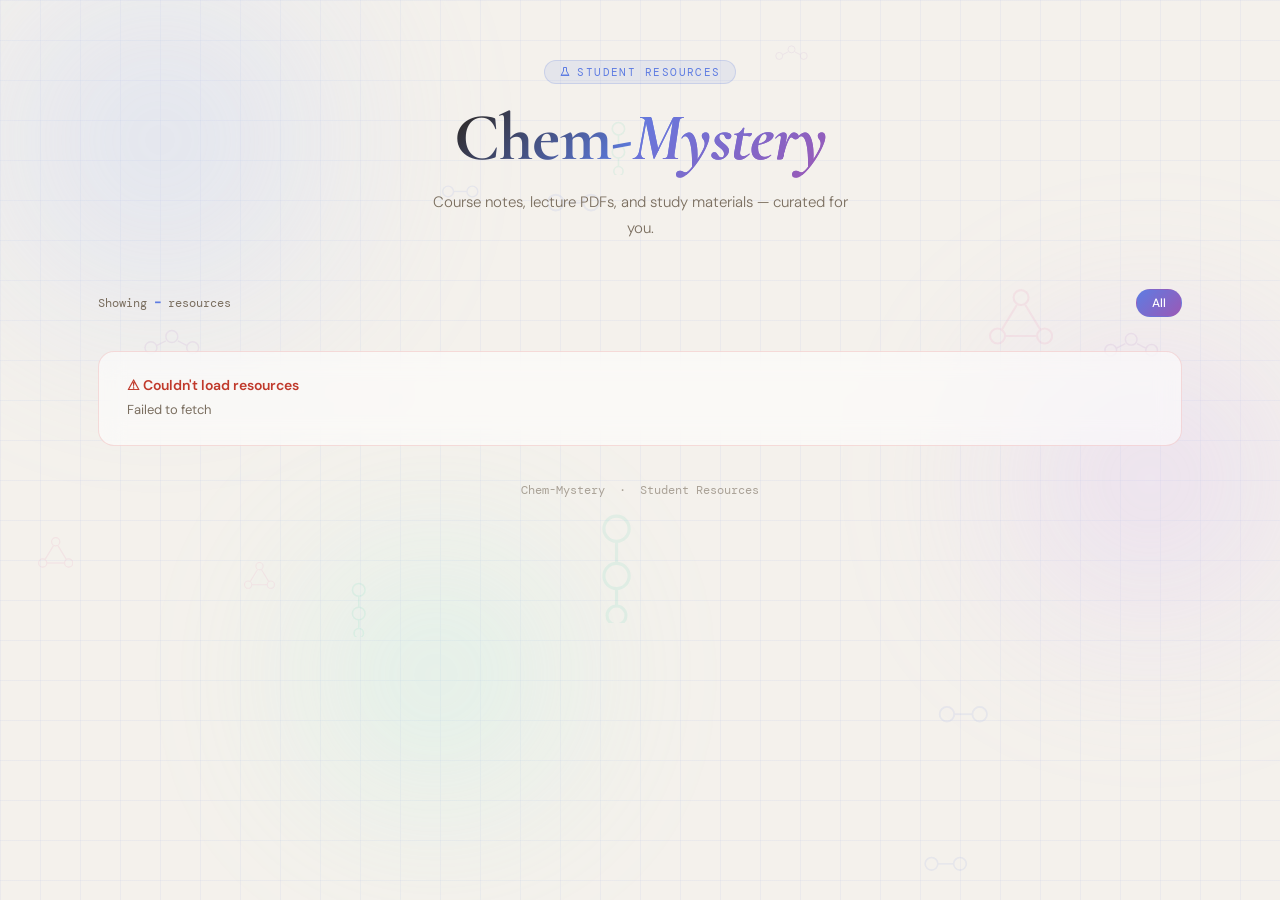
==== notes.html @ 2ff4c8bb "Add files via upload" ====
<!DOCTYPE html>
<html lang="en">
<head>
  <meta charset="UTF-8" />
  <meta name="viewport" content="width=device-width, initial-scale=1.0" />
  <title>Chem-Mystery · Student Resources</title>
  <link rel="preconnect" href="https://fonts.googleapis.com" />
  <link rel="preconnect" href="https://fonts.gstatic.com" crossorigin />
  <link href="https://fonts.googleapis.com/css2?family=Cormorant+Garamond:ital,wght@0,400;0,600;0,700;1,400;1,600&family=DM+Sans:wght@300;400;500;600&family=DM+Mono:wght@400;500&display=swap" rel="stylesheet" />
  <style>
    :root {
      --bg:        #f4f1ec;
      --surface:   rgba(255,255,255,0.62);
      --border:    rgba(255,255,255,0.85);
      --shadow:    rgba(160,140,110,0.18);
      --text:      #2a2318;
      --text-muted:#7a6e5f;
      --accent1:   #5e7ce2;
      --accent2:   #9b59b6;
      --accent3:   #2ecc9e;
      --font-serif:'Cormorant Garamond', Georgia, serif;
      --font-sans: 'DM Sans', sans-serif;
      --font-mono: 'DM Mono', monospace;
    }
    *, *::before, *::after { box-sizing: border-box; margin: 0; padding: 0; }
    html { scroll-behavior: smooth; }
    body { font-family: var(--font-sans); background: var(--bg); color: var(--text); min-height: 100vh; overflow-x: hidden; }

    /* BACKGROUND */
    .bg-canvas { position: fixed; inset: 0; z-index: 0; pointer-events: none; overflow: hidden; }
    .bg-blob { position: absolute; border-radius: 50%; filter: blur(80px); opacity: 0.38; }
    .blob-1 { width:520px;height:520px;background:radial-gradient(circle,#b8caf8,transparent 70%);top:-120px;left:-100px; }
    .blob-2 { width:420px;height:420px;background:radial-gradient(circle,#d5b8f8,transparent 70%);top:30%;right:-80px; }
    .blob-3 { width:360px;height:360px;background:radial-gradient(circle,#a8f0dd,transparent 70%);bottom:5%;left:20%; }
    .bg-grid {
      position: absolute; inset: 0;
      background-image: linear-gradient(rgba(94,124,226,0.06) 1px,transparent 1px),
                        linear-gradient(90deg,rgba(94,124,226,0.06) 1px,transparent 1px);
      background-size: 40px 40px;
    }
    .molecules { position: absolute; inset: 0; }
    .mol { position: absolute; opacity: 0.09; animation: floatMol linear infinite; }
    @keyframes floatMol { 0%{transform:translateY(0) rotate(0deg)} 100%{transform:translateY(-130px) rotate(360deg)} }

    /* LAYOUT */
    .wrapper { position: relative; z-index: 1; max-width: 1140px; margin: 0 auto; padding: 0 28px 80px; }

    /* HEADER */
    header { padding: 60px 0 48px; display: flex; flex-direction: column; align-items: center; text-align: center; gap: 10px; }
    .badge {
      display: inline-flex; align-items: center; gap: 6px;
      font-family: var(--font-mono); font-size: 11px; letter-spacing: 0.13em; text-transform: uppercase;
      color: var(--accent1); background: rgba(94,124,226,0.10);
      border: 1px solid rgba(94,124,226,0.20); padding: 4px 14px; border-radius: 99px; margin-bottom: 8px;
    }
    .badge svg { width:12px; height:12px; }
    h1 {
      font-family: var(--font-serif); font-size: clamp(2.8rem,5.5vw,4.2rem); font-weight: 700;
      line-height: 1.08; letter-spacing: -0.01em;
      background: linear-gradient(135deg,#2a2318 0%,var(--accent1) 52%,var(--accent2) 100%);
      -webkit-background-clip: text; -webkit-text-fill-color: transparent; background-clip: text;
    }
    h1 em {
      font-style: italic;
      background: linear-gradient(135deg,var(--accent1),var(--accent2));
      -webkit-background-clip: text; -webkit-text-fill-color: transparent; background-clip: text;
    }
    .subtitle { font-size: 0.94rem; color: var(--text-muted); font-weight: 300; max-width: 420px; line-height: 1.75; margin-top: 4px; }

    /* FILTER BAR */
    .filter-row {
      display: flex; align-items: center; justify-content: space-between;
      flex-wrap: wrap; gap: 12px; margin-bottom: 34px;
    }
    .note-count { font-family: var(--font-mono); font-size: 12px; color: var(--text-muted); }
    .note-count span { color: var(--accent1); font-weight: 600; }
    .filters { display: flex; gap: 8px; flex-wrap: wrap; }
    .filter-pill {
      font-family: var(--font-sans); font-size: 12px; font-weight: 500;
      padding: 5px 15px; border-radius: 99px;
      border: 1.5px solid rgba(94,124,226,0.22);
      background: rgba(255,255,255,0.5); color: var(--text-muted);
      cursor: pointer; transition: all 0.18s; backdrop-filter: blur(8px);
    }
    .filter-pill:hover, .filter-pill.active {
      background: linear-gradient(135deg,var(--accent1),var(--accent2));
      color: #fff; border-color: transparent;
    }

    /* GRID */
    #notes-grid { display: grid; grid-template-columns: repeat(auto-fill,minmax(300px,1fr)); gap: 22px; }

    /* CARD */
    .note-card {
      background: var(--surface); border: 1.5px solid var(--border); border-radius: 20px;
      padding: 26px 24px 22px;
      backdrop-filter: blur(18px) saturate(1.6); -webkit-backdrop-filter: blur(18px) saturate(1.6);
      box-shadow: 0 4px 24px var(--shadow), inset 0 1px 0 rgba(255,255,255,0.9);
      transition: transform 0.22s, box-shadow 0.22s;
      animation: cardIn 0.45s ease both;
      display: flex; flex-direction: column; gap: 12px;
      position: relative; overflow: hidden;
    }
    .note-card::before {
      content:''; position:absolute; top:0; left:0; right:0; height:3px; border-radius:20px 20px 0 0;
    }
    .note-card:nth-child(3n+1)::before { background:linear-gradient(90deg,var(--accent1),var(--accent2)); }
    .note-card:nth-child(3n+2)::before { background:linear-gradient(90deg,var(--accent2),#e85d9a); }
    .note-card:nth-child(3n+3)::before { background:linear-gradient(90deg,var(--accent3),var(--accent1)); }
    .note-card:hover { transform:translateY(-4px); box-shadow:0 14px 40px var(--shadow),inset 0 1px 0 rgba(255,255,255,0.9); }
    @keyframes cardIn { from{opacity:0;transform:translateY(20px) scale(0.97)} to{opacity:1;transform:translateY(0) scale(1)} }

    .card-top { display:flex; align-items:flex-start; justify-content:space-between; gap:10px; }
    .note-title { font-family:var(--font-serif); font-size:1.18rem; font-weight:600; line-height:1.35; color:var(--text); flex:1; }
    .course-badge {
      display:inline-block; font-family:var(--font-mono); font-size:10px; font-weight:500;
      letter-spacing:0.06em; padding:3px 10px; border-radius:99px;
      white-space:nowrap; color:#fff; flex-shrink:0;
    }
    .card-meta { display:flex; align-items:center; gap:12px; font-size:11.5px; color:var(--text-muted); font-family:var(--font-mono); flex-wrap:wrap; }
    .meta-item { display:flex; align-items:center; gap:4px; }
    .meta-item svg { width:12px; height:12px; opacity:0.65; }
    .card-body { font-size:13.5px; line-height:1.68; color:var(--text-muted); font-weight:300; }
    .card-footer { margin-top:auto; display:flex; gap:8px; flex-wrap:wrap; }

    .btn-pdf {
      display:inline-flex; align-items:center; gap:6px;
      padding:7px 16px; border-radius:9px; font-size:12px; font-weight:600;
      text-decoration:none; color:#fff;
      box-shadow:0 3px 12px rgba(0,0,0,0.14);
      transition:transform 0.16s, box-shadow 0.16s;
    }
    .btn-pdf:hover { transform:translateY(-1px); box-shadow:0 6px 18px rgba(0,0,0,0.20); }
    .btn-pdf svg { width:13px; height:13px; }

    /* STATES */
    #empty-state { grid-column:1/-1; display:flex; flex-direction:column; align-items:center; gap:16px; padding:90px 20px; text-align:center; }
    .empty-icon { width:58px; height:58px; opacity:0.22; }
    #empty-state p { color:var(--text-muted); font-size:14px; max-width:300px; line-height:1.7; }

    #loading-state {
      grid-column:1/-1; display:flex; align-items:center; justify-content:center;
      gap:10px; padding:90px 20px; color:var(--text-muted); font-size:13px; font-family:var(--font-mono);
    }
    .spinner { width:18px; height:18px; border:2px solid rgba(94,124,226,0.18); border-top-color:var(--accent1); border-radius:50%; animation:spin 0.7s linear infinite; }
    @keyframes spin { to{transform:rotate(360deg)} }

    #error-state {
      grid-column:1/-1; background:rgba(255,255,255,0.55);
      border:1.5px solid rgba(220,80,80,0.18); border-radius:16px; padding:24px 28px;
      backdrop-filter:blur(12px); display:none; flex-direction:column; gap:6px;
    }
    #error-state h3 { font-size:14px; font-weight:600; color:#c0392b; }
    #error-state p { font-size:13px; color:var(--text-muted); line-height:1.6; }

    /* FOOTER */
    footer { text-align:center; padding:36px 0 16px; font-size:12px; color:var(--text-muted); font-family:var(--font-mono); opacity:0.6; }

    @media(max-width:600px) { h1{font-size:2.1rem;} .filter-row{flex-direction:column;align-items:flex-start;} }
  </style>
</head>
<body>

<div class="bg-canvas">
  <div class="bg-grid"></div>
  <div class="bg-blob blob-1"></div>
  <div class="bg-blob blob-2"></div>
  <div class="bg-blob blob-3"></div>
  <div class="molecules" id="mol-container"></div>
</div>

<div class="wrapper">

  <header>
    <div class="badge">
      <svg viewBox="0 0 24 24" fill="none" stroke="currentColor" stroke-width="2">
        <path d="M9 3h6M9 3v7l-5 9h16l-5-9V3"/>
        <path d="M7 17h10" stroke-dasharray="2 2"/>
      </svg>
      Student Resources
    </div>
    <h1>Chem-<em>Mystery</em></h1>
    <p class="subtitle">Course notes, lecture PDFs, and study materials — curated for you.</p>
  </header>

  <div class="filter-row">
    <span class="note-count">Showing <span id="note-count">–</span> resources</span>
    <div class="filters" id="filter-bar">
      <button class="filter-pill active" data-filter="all">All</button>
    </div>
  </div>

  <div id="notes-grid">
    <div id="loading-state"><div class="spinner"></div>Loading resources…</div>
    <div id="empty-state" style="display:none;">
      <svg class="empty-icon" viewBox="0 0 64 64" fill="none" stroke="currentColor" stroke-width="1.5">
        <rect x="12" y="8" width="40" height="48" rx="4"/>
        <line x1="20" y1="22" x2="44" y2="22"/><line x1="20" y1="30" x2="44" y2="30"/>
        <line x1="20" y1="38" x2="34" y2="38"/>
      </svg>
      <p>No resources have been added yet. Check back soon!</p>
    </div>
    <div id="error-state">
      <h3>&#9888; Couldn't load resources</h3>
      <p id="error-msg"></p>
    </div>
  </div>

  <footer>Chem-Mystery &nbsp;&middot;&nbsp; Student Resources</footer>
</div>

<script>
  /* ── Hardcoded repo ── */
  const OWNER = 'chemmystery';
  const REPO  = 'chemmystery.github.io';
  const LABEL = 'resource';

  /* ── Course → gradient colour ── */
  const GRADIENTS = [
    'linear-gradient(135deg,#5e7ce2,#9b59b6)',
    'linear-gradient(135deg,#9b59b6,#e85d9a)',
    'linear-gradient(135deg,#2ecc9e,#5e7ce2)',
    'linear-gradient(135deg,#e85d9a,#f39c12)',
    'linear-gradient(135deg,#f39c12,#e74c3c)',
    'linear-gradient(135deg,#1abc9c,#2ecc9e)',
    'linear-gradient(135deg,#3498db,#5e7ce2)',
  ];
  const colorMap = {}; let ci = 0;
  function getColor(c) {
    if (!colorMap[c]) colorMap[c] = GRADIENTS[ci++ % GRADIENTS.length];
    return colorMap[c];
  }

  /* ── Parse issue body ── */
  // Expected format in each issue body:
  //   **Course:** Organic Chemistry II
  //   **Date:** 2025-09-15
  //   **PDF:** https://...
  //   **Notes:** Optional description
  function parseBody(body) {
    const get = k => { const m=(body||'').match(new RegExp('\\*\\*'+k+':\\*\\*\\s*(.+)','i')); return m?m[1].trim():''; };
    return { course:get('Course')||'General', date:get('Date')||'', pdf:get('PDF')||'', notes:get('Notes')||'' };
  }

  function fmtDate(s) {
    if (!s) return '';
    try { return new Date(s).toLocaleDateString('en-US',{year:'numeric',month:'short',day:'numeric'}); } catch { return s; }
  }

  function esc(s) { return String(s).replace(/&/g,'&amp;').replace(/</g,'&lt;').replace(/>/g,'&gt;').replace(/"/g,'&quot;'); }

  /* ── Render ── */
  function render(issues) {
    const grid = document.getElementById('notes-grid');
    grid.querySelectorAll('.note-card').forEach(el => el.remove());
    document.getElementById('loading-state').style.display = 'none';
    document.getElementById('empty-state').style.display   = 'none';
    document.getElementById('error-state').style.display   = 'none';

    if (!issues.length) {
      document.getElementById('empty-state').style.display = 'flex';
      document.getElementById('note-count').textContent = '0';
      return;
    }

    /* build course filter pills */
    const courses = [...new Set(issues.map(i => parseBody(i.body).course))];
    const filterBar = document.getElementById('filter-bar');
    filterBar.querySelectorAll('[data-filter]:not([data-filter="all"])').forEach(el=>el.remove());
    courses.forEach(c => {
      const p = document.createElement('button');
      p.className='filter-pill'; p.dataset.filter=c; p.textContent=c;
      filterBar.appendChild(p);
    });

    document.getElementById('note-count').textContent = issues.length;

    issues.forEach((issue, i) => {
      const { course, date, pdf, notes } = parseBody(issue.body);
      const color = getColor(course);
      const card  = document.createElement('div');
      card.className='note-card'; card.dataset.course=course;
      card.style.animationDelay=`${i*0.06}s`;
      card.innerHTML = `
        <div class="card-top">
          <div class="note-title">${esc(issue.title)}</div>
          <div class="course-badge" style="background:${color}">${esc(course)}</div>
        </div>
        <div class="card-meta">
          ${date?`<span class="meta-item">
            <svg viewBox="0 0 24 24" fill="none" stroke="currentColor" stroke-width="2"><rect x="3" y="4" width="18" height="18" rx="2"/><line x1="16" y1="2" x2="16" y2="6"/><line x1="8" y1="2" x2="8" y2="6"/><line x1="3" y1="10" x2="21" y2="10"/></svg>
            ${esc(fmtDate(date))}</span>`:''}
        </div>
        ${notes?`<p class="card-body">${esc(notes)}</p>`:''}
        <div class="card-footer">
          ${pdf?`<a href="${esc(pdf)}" target="_blank" rel="noopener" class="btn-pdf" style="background:${color}">
            <svg viewBox="0 0 24 24" fill="none" stroke="currentColor" stroke-width="2.2"><path d="M14 2H6a2 2 0 00-2 2v16a2 2 0 002 2h12a2 2 0 002-2V8z"/><polyline points="14 2 14 8 20 8"/><line x1="12" y1="11" x2="12" y2="17"/><line x1="9" y1="14" x2="15" y2="14"/></svg>
            Open PDF</a>`:'<span style="font-size:11px;font-family:var(--font-mono);color:var(--text-muted);opacity:.6;">No PDF attached</span>'}
        </div>`;
      grid.appendChild(card);
    });

    setupFilters();
  }

  function setupFilters() {
    document.querySelectorAll('.filter-pill').forEach(p => {
      p.addEventListener('click', () => {
        document.querySelectorAll('.filter-pill').forEach(x=>x.classList.remove('active'));
        p.classList.add('active');
        const f = p.dataset.filter;
        const cards = document.querySelectorAll('.note-card');
        cards.forEach(c => { c.style.display=(f==='all'||c.dataset.course===f)?'':'none'; });
        document.getElementById('note-count').textContent = [...cards].filter(c=>c.style.display!=='none').length;
      });
    });
  }

  /* ── Fetch from GitHub ── */
  async function load() {
    try {
      const url = `https://api.github.com/repos/${OWNER}/${REPO}/issues?labels=${encodeURIComponent(LABEL)}&state=open&per_page=100`;
      const res = await fetch(url, { headers:{Accept:'application/vnd.github+json'} });
      if (!res.ok) throw new Error(`GitHub API responded with ${res.status}`);
      render(await res.json());
    } catch(e) {
      document.getElementById('loading-state').style.display='none';
      const el=document.getElementById('error-state');
      el.style.display='flex';
      document.getElementById('error-msg').textContent=e.message;
    }
  }

  /* ── Floating molecules ── */
  (function() {
    const svgs=[
      `<svg viewBox="0 0 60 40" fill="none" stroke="#5e7ce2" stroke-width="2"><circle cx="12" cy="20" r="8"/><circle cx="48" cy="20" r="8"/><line x1="20" y1="20" x2="40" y2="20"/></svg>`,
      `<svg viewBox="0 0 80 50" fill="none" stroke="#9b59b6" stroke-width="2"><circle cx="12" cy="25" r="8"/><circle cx="40" cy="10" r="8"/><circle cx="68" cy="25" r="8"/><line x1="20" y1="22" x2="32" y2="16"/><line x1="48" y1="16" x2="60" y2="22"/></svg>`,
      `<svg viewBox="0 0 40 70" fill="none" stroke="#2ecc9e" stroke-width="2"><circle cx="20" cy="10" r="8"/><circle cx="20" cy="40" r="8"/><circle cx="20" cy="65" r="6"/><line x1="20" y1="18" x2="20" y2="32"/><line x1="20" y1="48" x2="20" y2="59"/></svg>`,
      `<svg viewBox="0 0 60 60" fill="none" stroke="#e85d9a" stroke-width="2"><circle cx="30" cy="8" r="7"/><circle cx="52" cy="44" r="7"/><circle cx="8" cy="44" r="7"/><line x1="34" y1="15" x2="48" y2="38"/><line x1="26" y1="15" x2="12" y2="38"/><line x1="15" y1="44" x2="45" y2="44"/></svg>`,
    ];
    const c=document.getElementById('mol-container');
    for(let i=0;i<14;i++){
      const d=document.createElement('div'); d.className='mol';
      d.innerHTML=svgs[i%svgs.length];
      d.style.cssText=`left:${Math.random()*100}%;top:${Math.random()*120}%;width:${28+Math.random()*38}px;animation-duration:${18+Math.random()*22}s;animation-delay:${-Math.random()*20}s;`;
      c.appendChild(d);
    }
  })();

  load();
</script>
</body>
</html>
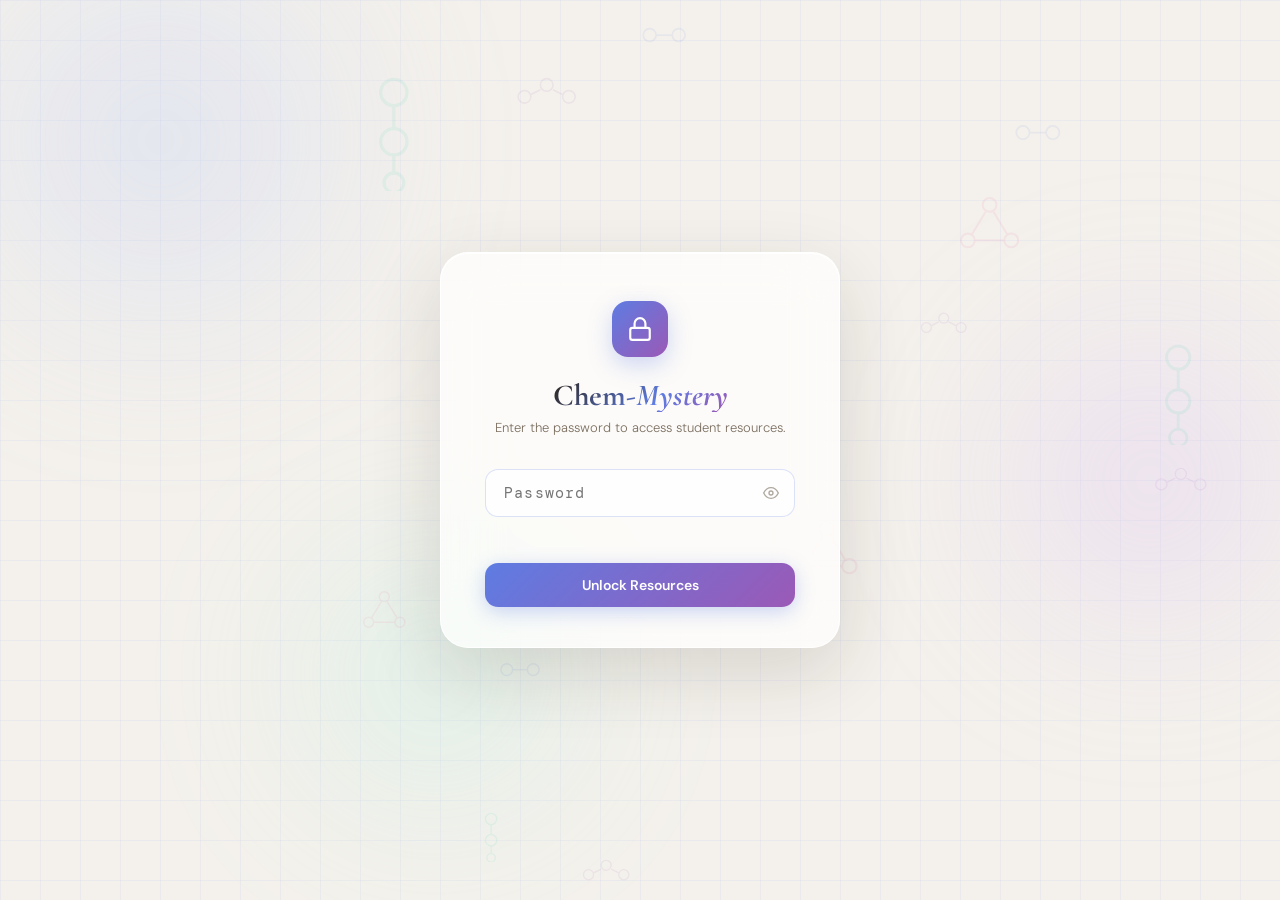
==== commit f13a977e: "Add files via upload" ====
--- a/notes.html
+++ b/notes.html
@@ -156,7 +156,105 @@
     /* FOOTER */
     footer { text-align:center; padding:36px 0 16px; font-size:12px; color:var(--text-muted); font-family:var(--font-mono); opacity:0.6; }
 
+    /* PASSWORD GATE */
+    #gate {
+      position: fixed; inset: 0; z-index: 999;
+      display: flex; align-items: center; justify-content: center;
+      padding: 20px;
+    }
+    #gate-card {
+      background: rgba(255,255,255,0.72);
+      backdrop-filter: blur(28px) saturate(1.8);
+      -webkit-backdrop-filter: blur(28px) saturate(1.8);
+      border: 1.5px solid rgba(255,255,255,0.9);
+      border-radius: 28px;
+      padding: 48px 44px 40px;
+      width: 100%; max-width: 400px;
+      box-shadow: 0 24px 72px rgba(42,35,24,0.14), inset 0 1px 0 rgba(255,255,255,0.95);
+      display: flex; flex-direction: column; align-items: center; gap: 0;
+      animation: gateIn 0.5s cubic-bezier(0.34,1.46,0.64,1) both;
+    }
+    @keyframes gateIn { from{opacity:0;transform:scale(0.88) translateY(24px)} to{opacity:1;transform:scale(1) translateY(0)} }
+
+    .gate-icon {
+      width: 56px; height: 56px;
+      background: linear-gradient(135deg,var(--accent1),var(--accent2));
+      border-radius: 16px;
+      display: flex; align-items: center; justify-content: center;
+      margin-bottom: 22px;
+      box-shadow: 0 8px 24px rgba(94,124,226,0.30);
+    }
+    .gate-icon svg { width: 26px; height: 26px; color: #fff; }
+
+    #gate h2 {
+      font-family: var(--font-serif); font-size: 1.9rem; font-weight: 700;
+      line-height: 1.1; text-align: center; margin-bottom: 6px;
+      background: linear-gradient(135deg,#2a2318,var(--accent1) 60%,var(--accent2));
+      -webkit-background-clip: text; -webkit-text-fill-color: transparent; background-clip: text;
+    }
+    #gate p {
+      font-size: 13px; color: var(--text-muted); font-weight: 300;
+      text-align: center; line-height: 1.6; margin-bottom: 30px;
+    }
+
+    .gate-input-wrap {
+      position: relative; width: 100%; margin-bottom: 14px;
+    }
+    #gate-input {
+      width: 100%; padding: 13px 46px 13px 18px;
+      border-radius: 13px; border: 1.5px solid rgba(94,124,226,0.22);
+      background: rgba(255,255,255,0.75);
+      font-family: var(--font-mono); font-size: 15px; letter-spacing: 0.08em;
+      color: var(--text); outline: none;
+      transition: border-color 0.18s, box-shadow 0.18s;
+    }
+    #gate-input:focus {
+      border-color: var(--accent1);
+      box-shadow: 0 0 0 3px rgba(94,124,226,0.12);
+    }
+    #gate-input.error {
+      border-color: #e74c3c;
+      box-shadow: 0 0 0 3px rgba(231,76,60,0.10);
+      animation: shake 0.38s ease;
+    }
+    @keyframes shake {
+      0%,100%{transform:translateX(0)}
+      20%{transform:translateX(-7px)}
+      40%{transform:translateX(7px)}
+      60%{transform:translateX(-5px)}
+      80%{transform:translateX(5px)}
+    }
+    .toggle-pw {
+      position: absolute; right: 14px; top: 50%; transform: translateY(-50%);
+      background: none; border: none; cursor: pointer; padding: 2px;
+      color: var(--text-muted); opacity: 0.6; transition: opacity 0.16s;
+    }
+    .toggle-pw:hover { opacity: 1; }
+    .toggle-pw svg { width: 16px; height: 16px; display: block; }
+
+    #gate-error {
+      font-size: 12px; color: #e74c3c; font-family: var(--font-mono);
+      min-height: 16px; text-align: center; margin-bottom: 16px;
+      opacity: 0; transition: opacity 0.2s;
+    }
+    #gate-error.show { opacity: 1; }
+
+    #gate-btn {
+      width: 100%; padding: 13px;
+      border-radius: 13px; border: none; cursor: pointer;
+      font-family: var(--font-sans); font-size: 14px; font-weight: 600; color: #fff;
+      background: linear-gradient(135deg,var(--accent1),var(--accent2));
+      box-shadow: 0 5px 20px rgba(94,124,226,0.32);
+      transition: transform 0.18s, box-shadow 0.18s;
+    }
+    #gate-btn:hover { transform: translateY(-2px); box-shadow: 0 10px 28px rgba(94,124,226,0.40); }
+    #gate-btn:active { transform: translateY(0); }
+
+    /* hide main content until unlocked */
+    #main-content { display: none; }
+
     @media(max-width:600px) { h1{font-size:2.1rem;} .filter-row{flex-direction:column;align-items:flex-start;} }
+    @keyframes fadeUp { from{opacity:0;transform:translateY(16px)} to{opacity:1;transform:translateY(0)} }
   </style>
 </head>
 <body>
@@ -168,6 +266,31 @@
   <div class="bg-blob blob-3"></div>
   <div class="molecules" id="mol-container"></div>
 </div>
+
+<!-- PASSWORD GATE -->
+<div id="gate">
+  <div id="gate-card">
+    <div class="gate-icon">
+      <svg viewBox="0 0 24 24" fill="none" stroke="currentColor" stroke-width="2" stroke-linecap="round" stroke-linejoin="round">
+        <rect x="3" y="11" width="18" height="11" rx="2" ry="2"/>
+        <path d="M7 11V7a5 5 0 0110 0v4"/>
+      </svg>
+    </div>
+    <h2>Chem-<em>Mystery</em></h2>
+    <p>Enter the password to access student resources.</p>
+    <div class="gate-input-wrap">
+      <input type="password" id="gate-input" placeholder="Password" autocomplete="current-password" />
+      <button class="toggle-pw" id="toggle-pw" tabindex="-1" aria-label="Show password">
+        <svg id="eye-icon" viewBox="0 0 24 24" fill="none" stroke="currentColor" stroke-width="2"><path d="M1 12s4-8 11-8 11 8 11 8-4 8-11 8-11-8-11-8z"/><circle cx="12" cy="12" r="3"/></svg>
+      </button>
+    </div>
+    <div id="gate-error">Incorrect password — try again.</div>
+    <button id="gate-btn">Unlock Resources</button>
+  </div>
+</div>
+
+<!-- MAIN CONTENT -->
+<div id="main-content">
 
 <div class="wrapper">
 
@@ -207,7 +330,54 @@
   </div>
 
   <footer>Chem-Mystery &nbsp;&middot;&nbsp; Student Resources</footer>
-</div>
+</div><!-- end #main-content -->
+
+<script>
+  /* ── PASSWORD GATE ── */
+  const CORRECT = 'ChemMystery8825';
+
+  const gate      = document.getElementById('gate');
+  const gateInput = document.getElementById('gate-input');
+  const gateBtn   = document.getElementById('gate-btn');
+  const gateErr   = document.getElementById('gate-error');
+  const togglePw  = document.getElementById('toggle-pw');
+  const eyeIcon   = document.getElementById('eye-icon');
+  const main      = document.getElementById('main-content');
+
+  function unlock() {
+    if (gateInput.value === CORRECT) {
+      gate.style.transition = 'opacity 0.4s ease';
+      gate.style.opacity = '0';
+      setTimeout(() => { gate.style.display = 'none'; }, 420);
+      main.style.display = 'block';
+      main.style.animation = 'fadeUp 0.5s ease both';
+      load(); // fetch resources only after unlock
+    } else {
+      gateInput.classList.remove('error');
+      void gateInput.offsetWidth; // reflow to retrigger animation
+      gateInput.classList.add('error');
+      gateErr.classList.add('show');
+      gateInput.value = '';
+      gateInput.focus();
+      setTimeout(() => gateInput.classList.remove('error'), 500);
+    }
+  }
+
+  gateBtn.addEventListener('click', unlock);
+  gateInput.addEventListener('keydown', e => { if (e.key === 'Enter') unlock(); });
+
+  // show/hide password toggle
+  togglePw.addEventListener('click', () => {
+    const show = gateInput.type === 'password';
+    gateInput.type = show ? 'text' : 'password';
+    eyeIcon.innerHTML = show
+      ? `<path d="M17.94 17.94A10.07 10.07 0 0112 20c-7 0-11-8-11-8a18.45 18.45 0 015.06-5.94M9.9 4.24A9.12 9.12 0 0112 4c7 0 11 8 11 8a18.5 18.5 0 01-2.16 3.19m-6.72-1.07a3 3 0 11-4.24-4.24"/><line x1="1" y1="1" x2="23" y2="23"/>`
+      : `<path d="M1 12s4-8 11-8 11 8 11 8-4 8-11 8-11-8-11-8z"/><circle cx="12" cy="12" r="3"/>`;
+  });
+
+  // clear error on typing
+  gateInput.addEventListener('input', () => gateErr.classList.remove('show'));
+</script>
 
 <script>
   /* ── Hardcoded repo ── */
@@ -347,8 +517,6 @@
       c.appendChild(d);
     }
   })();
-
-  load();
 </script>
 </body>
 </html>
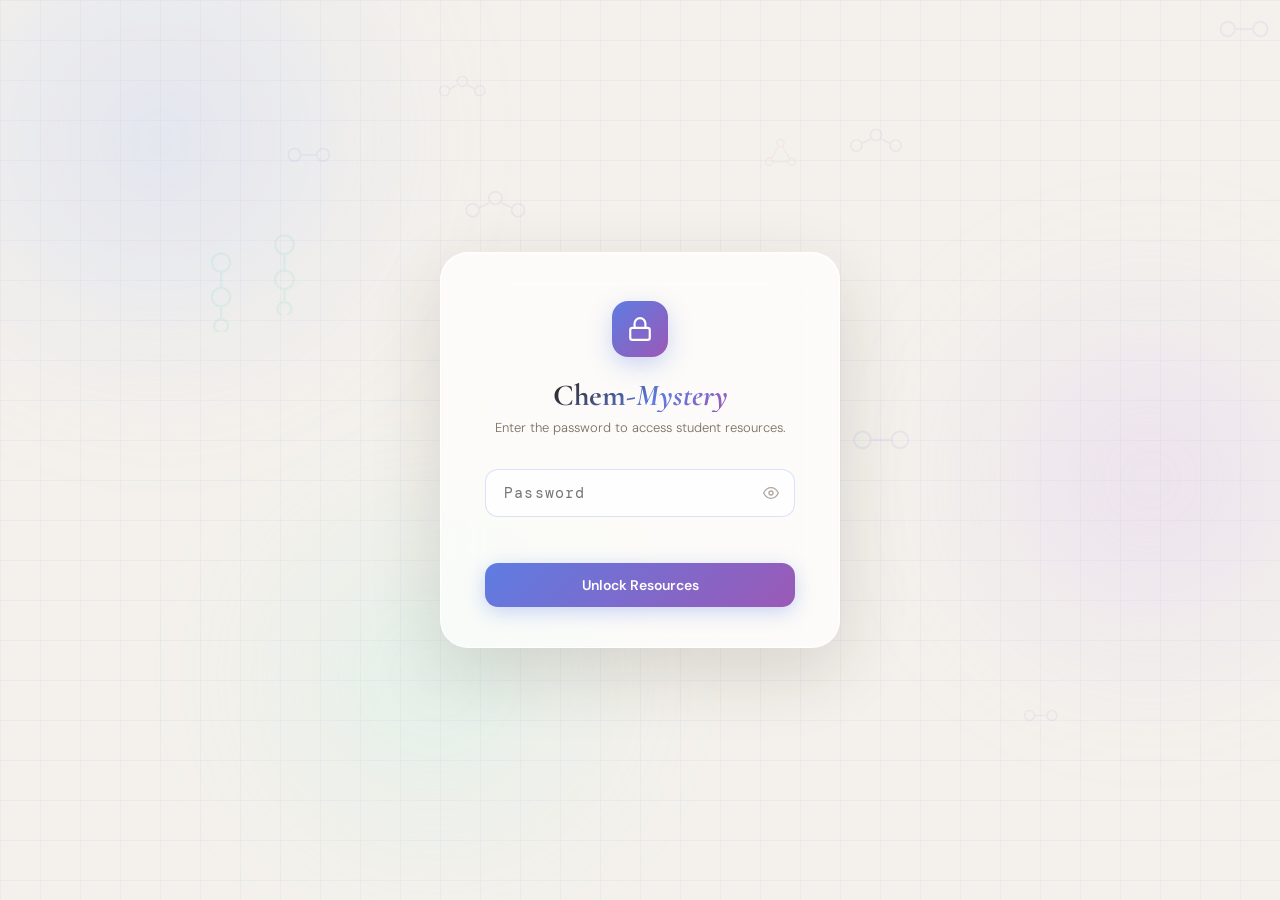
==== commit bae92323: "Add files via upload" ====
--- a/notes.html
+++ b/notes.html
@@ -401,14 +401,17 @@
     return colorMap[c];
   }
 
-  /* ── Parse issue body ── */
-  // Expected format in each issue body:
-  //   **Course:** Organic Chemistry II
-  //   **Date:** 2025-09-15
-  //   **PDF:** https://...
-  //   **Notes:** Optional description
+  /* ── Parse issue body ──
+     GitHub form templates output:
+       ### Course
+       Organic Chemistry II
+  ── */
   function parseBody(body) {
-    const get = k => { const m=(body||'').match(new RegExp('\\*\\*'+k+':\\*\\*\\s*(.+)','i')); return m?m[1].trim():''; };
+    const get = k => {
+      const m = (body||'').match(new RegExp('###\\s*' + k + '\\s*\\n+([\\s\\S]+?)(?=\\n###|$)', 'i'));
+      if (m) { const v = m[1].trim(); if (v && v !== '_No response_') return v; }
+      return '';
+    };
     return { course:get('Course')||'General', date:get('Date')||'', pdf:get('PDF')||'', notes:get('Notes')||'' };
   }
 
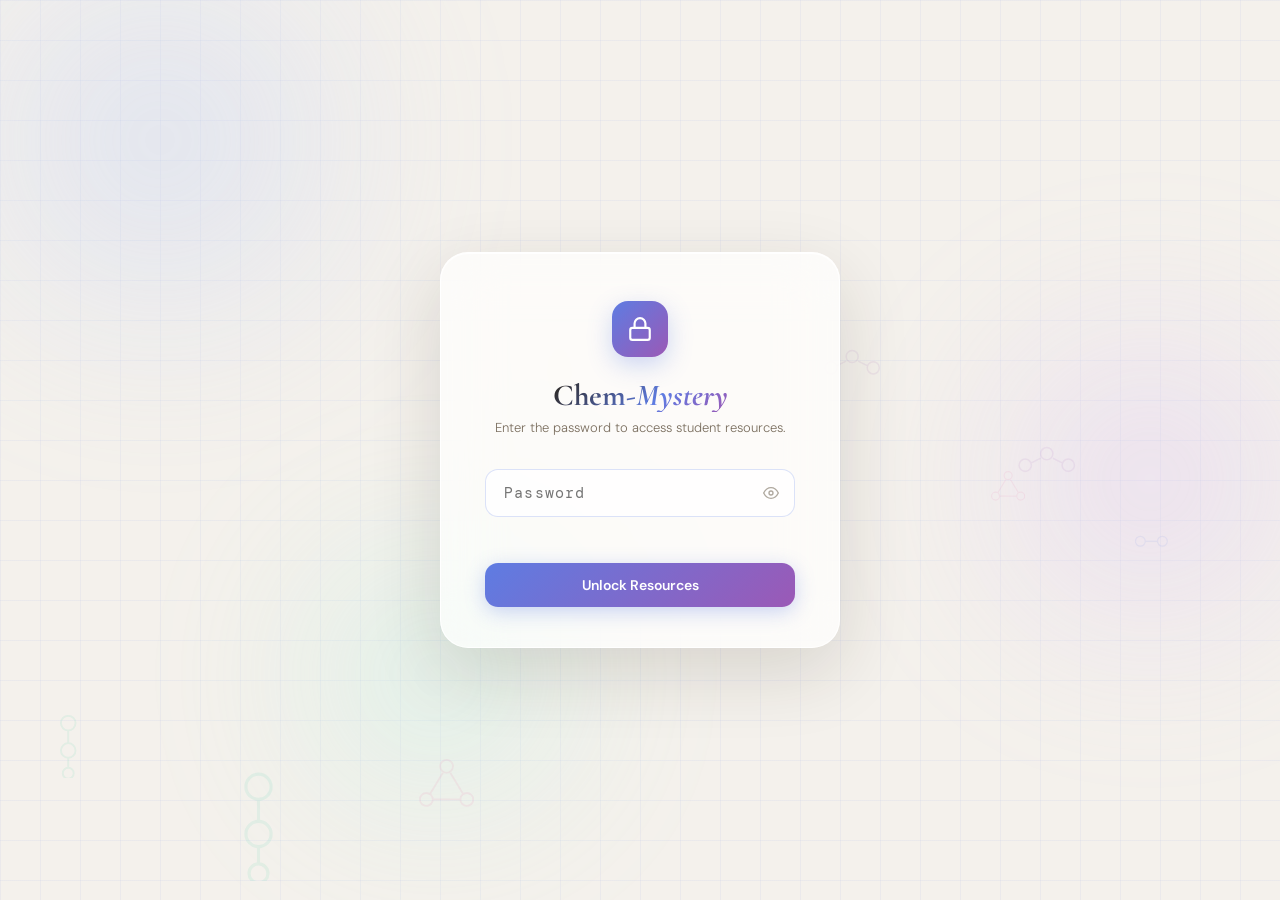
==== commit 95a2d861: "Add files via upload" ====
--- a/notes.html
+++ b/notes.html
@@ -412,7 +412,15 @@
       if (m) { const v = m[1].trim(); if (v && v !== '_No response_') return v; }
       return '';
     };
-    return { course:get('Course')||'General', date:get('Date')||'', pdf:get('PDF')||'', notes:get('Notes')||'' };
+    // Extract GitHub-hosted attachment URL from the PDF section
+    // GitHub embeds uploads as markdown: [filename.pdf](https://github.com/user-attachments/assets/...)
+    // or legacy: https://github.com/.../files/.../filename.pdf
+    const getPdf = () => {
+      const section = get('PDF File') || get('PDF') || (body||'');
+      const m = section.match(/https:\/\/github\.com\/[^\s)]+\.pdf|https:\/\/github\.com\/user-attachments\/assets\/[^\s)]+/i);
+      return m ? m[0] : '';
+    };
+    return { course:get('Course')||'General', date:get('Date')||'', pdf:getPdf(), notes:get('Notes')||'' };
   }
 
   function fmtDate(s) {
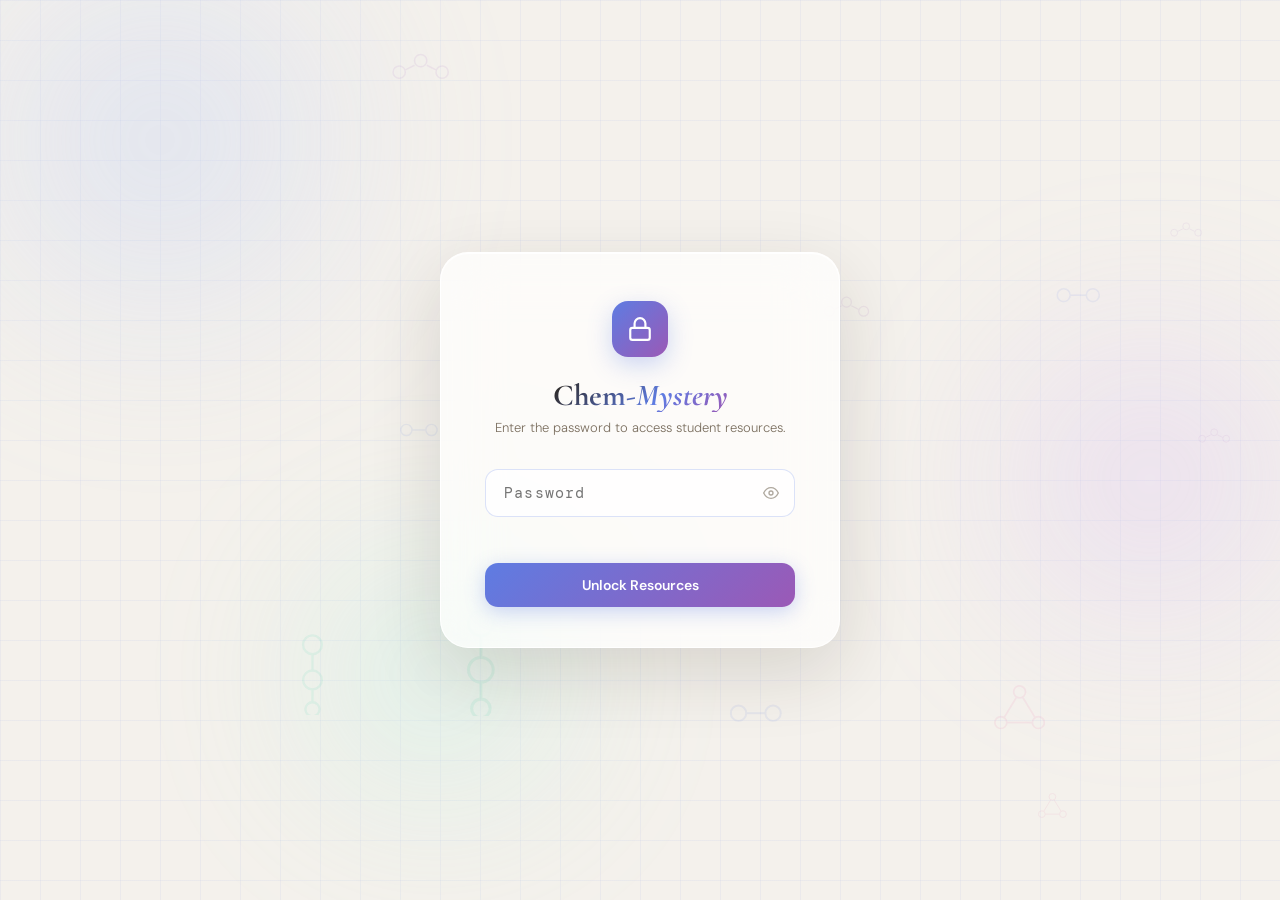
==== commit 5107c953: "Update notes.html" ====
--- a/notes.html
+++ b/notes.html
@@ -121,17 +121,18 @@
     .meta-item { display:flex; align-items:center; gap:4px; }
     .meta-item svg { width:12px; height:12px; opacity:0.65; }
     .card-body { font-size:13.5px; line-height:1.68; color:var(--text-muted); font-weight:300; }
-    .card-footer { margin-top:auto; display:flex; gap:8px; flex-wrap:wrap; }
-
-    .btn-pdf {
+    
+    .card-footer { margin-top:auto; display:flex; gap:8px; flex-wrap:wrap; align-items: center; }
+    .btn-pdf, .btn-img {
       display:inline-flex; align-items:center; gap:6px;
       padding:7px 16px; border-radius:9px; font-size:12px; font-weight:600;
-      text-decoration:none; color:#fff;
+      text-decoration:none; color:#fff; border:none; cursor:pointer; font-family:var(--font-sans);
       box-shadow:0 3px 12px rgba(0,0,0,0.14);
       transition:transform 0.16s, box-shadow 0.16s;
     }
-    .btn-pdf:hover { transform:translateY(-1px); box-shadow:0 6px 18px rgba(0,0,0,0.20); }
-    .btn-pdf svg { width:13px; height:13px; }
+    .btn-pdf:hover, .btn-img:hover { transform:translateY(-1px); box-shadow:0 6px 18px rgba(0,0,0,0.20); }
+    .btn-pdf svg, .btn-img svg { width:13px; height:13px; }
+    .empty-meta { font-size:11px;font-family:var(--font-mono);color:var(--text-muted);opacity:.6; margin: 4px 0; }
 
     /* STATES */
     #empty-state { grid-column:1/-1; display:flex; flex-direction:column; align-items:center; gap:16px; padding:90px 20px; text-align:center; }
@@ -197,9 +198,7 @@
       text-align: center; line-height: 1.6; margin-bottom: 30px;
     }
 
-    .gate-input-wrap {
-      position: relative; width: 100%; margin-bottom: 14px;
-    }
+    .gate-input-wrap { position: relative; width: 100%; margin-bottom: 14px; }
     #gate-input {
       width: 100%; padding: 13px 46px 13px 18px;
       border-radius: 13px; border: 1.5px solid rgba(94,124,226,0.22);
@@ -208,22 +207,10 @@
       color: var(--text); outline: none;
       transition: border-color 0.18s, box-shadow 0.18s;
     }
-    #gate-input:focus {
-      border-color: var(--accent1);
-      box-shadow: 0 0 0 3px rgba(94,124,226,0.12);
-    }
-    #gate-input.error {
-      border-color: #e74c3c;
-      box-shadow: 0 0 0 3px rgba(231,76,60,0.10);
-      animation: shake 0.38s ease;
-    }
-    @keyframes shake {
-      0%,100%{transform:translateX(0)}
-      20%{transform:translateX(-7px)}
-      40%{transform:translateX(7px)}
-      60%{transform:translateX(-5px)}
-      80%{transform:translateX(5px)}
-    }
+    #gate-input:focus { border-color: var(--accent1); box-shadow: 0 0 0 3px rgba(94,124,226,0.12); }
+    #gate-input.error { border-color: #e74c3c; box-shadow: 0 0 0 3px rgba(231,76,60,0.10); animation: shake 0.38s ease; }
+    @keyframes shake { 0%,100%{transform:translateX(0)} 20%{transform:translateX(-7px)} 40%{transform:translateX(7px)} 60%{transform:translateX(-5px)} 80%{transform:translateX(5px)} }
+    
     .toggle-pw {
       position: absolute; right: 14px; top: 50%; transform: translateY(-50%);
       background: none; border: none; cursor: pointer; padding: 2px;
@@ -250,11 +237,45 @@
     #gate-btn:hover { transform: translateY(-2px); box-shadow: 0 10px 28px rgba(94,124,226,0.40); }
     #gate-btn:active { transform: translateY(0); }
 
-    /* hide main content until unlocked */
-    #main-content { display: none; }
-
+    /* MODAL GALLERY */
+    #gallery-modal {
+      display: none; position: fixed; inset: 0; z-index: 9999;
+      background: rgba(10,10,10,0.88); backdrop-filter: blur(12px);
+      align-items: center; justify-content: center; flex-direction: column;
+      opacity: 0; transition: opacity 0.3s ease;
+    }
+    #gallery-modal.active { display: flex; opacity: 1; }
+    .gallery-img-container { position: relative; max-width: 90vw; max-height: 80vh; display: flex; align-items: center; justify-content: center; }
+    #gallery-img { max-width: 100%; max-height: 80vh; border-radius: 8px; box-shadow: 0 10px 40px rgba(0,0,0,0.5); object-fit: contain; }
+    
+    .gallery-btn {
+      position: absolute; top: 50%; transform: translateY(-50%);
+      background: rgba(255,255,255,0.15); border: none; color: white;
+      width: 50px; height: 50px; border-radius: 50%; cursor: pointer;
+      display: flex; align-items: center; justify-content: center;
+      transition: background 0.2s, transform 0.2s; z-index: 2;
+    }
+    .gallery-btn:hover { background: rgba(255,255,255,0.3); transform: translateY(-50%) scale(1.05); }
+    .gallery-btn svg { width: 24px; height: 24px; }
+    #gallery-prev { left: -70px; }
+    #gallery-next { right: -70px; }
+    
+    #gallery-close {
+      position: absolute; top: 24px; right: 24px;
+      background: rgba(255,255,255,0.15); border: none; color: white;
+      width: 44px; height: 44px; border-radius: 50%; cursor: pointer;
+      display: flex; align-items: center; justify-content: center; transition: background 0.2s;
+    }
+    #gallery-close:hover { background: rgba(255,255,255,0.3); }
+    .gallery-count { margin-top: 20px; color: white; font-family: var(--font-mono); font-size: 14px; letter-spacing: 0.1em; }
+    
+    @media(max-width: 800px) {
+      #gallery-prev { left: 10px; } #gallery-next { right: 10px; }
+    }
     @media(max-width:600px) { h1{font-size:2.1rem;} .filter-row{flex-direction:column;align-items:flex-start;} }
     @keyframes fadeUp { from{opacity:0;transform:translateY(16px)} to{opacity:1;transform:translateY(0)} }
+    
+    #main-content { display: none; }
   </style>
 </head>
 <body>
@@ -267,7 +288,22 @@
   <div class="molecules" id="mol-container"></div>
 </div>
 
-<!-- PASSWORD GATE -->
+<div id="gallery-modal">
+  <button id="gallery-close" aria-label="Close Gallery">
+    <svg viewBox="0 0 24 24" fill="none" stroke="currentColor" stroke-width="2"><line x1="18" y1="6" x2="6" y2="18"/><line x1="6" y1="6" x2="18" y2="18"/></svg>
+  </button>
+  <div class="gallery-img-container">
+    <button class="gallery-btn" id="gallery-prev" aria-label="Previous Image">
+      <svg viewBox="0 0 24 24" fill="none" stroke="currentColor" stroke-width="2"><polyline points="15 18 9 12 15 6"/></svg>
+    </button>
+    <img id="gallery-img" src="" alt="Gallery Image" />
+    <button class="gallery-btn" id="gallery-next" aria-label="Next Image">
+      <svg viewBox="0 0 24 24" fill="none" stroke="currentColor" stroke-width="2"><polyline points="9 18 15 12 9 6"/></svg>
+    </button>
+  </div>
+  <div class="gallery-count" id="gallery-count"></div>
+</div>
+
 <div id="gate">
   <div id="gate-card">
     <div class="gate-icon">
@@ -289,11 +325,8 @@
   </div>
 </div>
 
-<!-- MAIN CONTENT -->
 <div id="main-content">
-
 <div class="wrapper">
-
   <header>
     <div class="badge">
       <svg viewBox="0 0 24 24" fill="none" stroke="currentColor" stroke-width="2">
@@ -330,7 +363,8 @@
   </div>
 
   <footer>Chem-Mystery &nbsp;&middot;&nbsp; Student Resources</footer>
-</div><!-- end #main-content -->
+</div>
+</div>
 
 <script>
   /* ── PASSWORD GATE ── */
@@ -351,10 +385,10 @@
       setTimeout(() => { gate.style.display = 'none'; }, 420);
       main.style.display = 'block';
       main.style.animation = 'fadeUp 0.5s ease both';
-      load(); // fetch resources only after unlock
+      load(); 
     } else {
       gateInput.classList.remove('error');
-      void gateInput.offsetWidth; // reflow to retrigger animation
+      void gateInput.offsetWidth;
       gateInput.classList.add('error');
       gateErr.classList.add('show');
       gateInput.value = '';
@@ -366,7 +400,6 @@
   gateBtn.addEventListener('click', unlock);
   gateInput.addEventListener('keydown', e => { if (e.key === 'Enter') unlock(); });
 
-  // show/hide password toggle
   togglePw.addEventListener('click', () => {
     const show = gateInput.type === 'password';
     gateInput.type = show ? 'text' : 'password';
@@ -375,17 +408,15 @@
       : `<path d="M1 12s4-8 11-8 11 8 11 8-4 8-11 8-11-8-11-8z"/><circle cx="12" cy="12" r="3"/>`;
   });
 
-  // clear error on typing
   gateInput.addEventListener('input', () => gateErr.classList.remove('show'));
 </script>
 
 <script>
-  /* ── Hardcoded repo ── */
+  /* ── API Configuration ── */
   const OWNER = 'chemmystery';
   const REPO  = 'chemmystery.github.io';
   const LABEL = 'resource';
 
-  /* ── Course → gradient colour ── */
   const GRADIENTS = [
     'linear-gradient(135deg,#5e7ce2,#9b59b6)',
     'linear-gradient(135deg,#9b59b6,#e85d9a)',
@@ -401,26 +432,44 @@
     return colorMap[c];
   }
 
-  /* ── Parse issue body ──
-     GitHub form templates output:
-       ### Course
-       Organic Chemistry II
-  ── */
+  /* ── Dynamic Markdown Parser ── */
   function parseBody(body) {
     const get = k => {
       const m = (body||'').match(new RegExp('###\\s*' + k + '\\s*\\n+([\\s\\S]+?)(?=\\n###|$)', 'i'));
       if (m) { const v = m[1].trim(); if (v && v !== '_No response_') return v; }
       return '';
     };
-    // Extract GitHub-hosted attachment URL from the PDF section
-    // GitHub embeds uploads as markdown: [filename.pdf](https://github.com/user-attachments/assets/...)
-    // or legacy: https://github.com/.../files/.../filename.pdf
-    const getPdf = () => {
-      const section = get('PDF File') || get('PDF') || (body||'');
-      const m = section.match(/https:\/\/github\.com\/[^\s)]+\.pdf|https:\/\/github\.com\/user-attachments\/assets\/[^\s)]+/i);
-      return m ? m[0] : '';
+
+    const images = [];
+    const pdfs = [];
+
+    // 1. Extract markdown image arrays ![alt](url)
+    const imgRegex = /!\[.*?\]\((https:\/\/github\.com\/[^\s)]+)\)/gi;
+    let match;
+    while ((match = imgRegex.exec(body)) !== null) { images.push(match[1]); }
+
+    // 2. Extract HTML image arrays <img src="url">
+    const htmlImgRegex = /<img[^>]+src="([^">]+)"/gi;
+    while ((match = htmlImgRegex.exec(body)) !== null) { images.push(match[1]); }
+
+    // 3. Extract Document/PDF links [name](url) (Ensures it ignores images starting with '!')
+    const linkRegex = /(?<!\!)\[.*?\]\((https:\/\/github\.com\/[^\s)]+)\)/gi;
+    while ((match = linkRegex.exec(body)) !== null) { pdfs.push(match[1]); }
+
+    // 4. Fallback for raw GitHub assets URLs injected manually without markdown format
+    const bareUrlRegex = /https:\/\/github\.com\/(?:[^\s/]+\/[^\s/]+\/assets|user-attachments\/assets)\/[a-zA-Z0-9-]+/gi;
+    while ((match = bareUrlRegex.exec(body)) !== null) {
+      const url = match[0];
+      if (!images.includes(url) && !pdfs.includes(url)) { pdfs.push(url); } // Defaults to PDF fallback
+    }
+
+    return {
+      course: get('Course') || 'General',
+      date: get('Date') || '',
+      notes: get('Notes') || '',
+      images: [...new Set(images)], // Unique
+      pdfs: [...new Set(pdfs)]      // Unique
     };
-    return { course:get('Course')||'General', date:get('Date')||'', pdf:getPdf(), notes:get('Notes')||'' };
   }
 
   function fmtDate(s) {
@@ -444,7 +493,6 @@
       return;
     }
 
-    /* build course filter pills */
     const courses = [...new Set(issues.map(i => parseBody(i.body).course))];
     const filterBar = document.getElementById('filter-bar');
     filterBar.querySelectorAll('[data-filter]:not([data-filter="all"])').forEach(el=>el.remove());
@@ -457,8 +505,28 @@
     document.getElementById('note-count').textContent = issues.length;
 
     issues.forEach((issue, i) => {
-      const { course, date, pdf, notes } = parseBody(issue.body);
+      const { course, date, notes, images, pdfs } = parseBody(issue.body);
       const color = getColor(course);
+      
+      let footerHTML = '';
+      
+      if (pdfs.length > 0) {
+        footerHTML += `<a href="${esc(pdfs[0])}" target="_blank" rel="noopener" class="btn-pdf" style="background:${color}">
+          <svg viewBox="0 0 24 24" fill="none" stroke="currentColor" stroke-width="2.2"><path d="M14 2H6a2 2 0 00-2 2v16a2 2 0 002 2h12a2 2 0 002-2V8z"/><polyline points="14 2 14 8 20 8"/><line x1="12" y1="11" x2="12" y2="17"/><line x1="9" y1="14" x2="15" y2="14"/></svg>
+          Open PDF</a>`;
+      }
+      
+      if (images.length > 0) {
+        const imgData = encodeURIComponent(JSON.stringify(images));
+        footerHTML += `<button class="btn-img" data-images="${imgData}" style="background:${color}E6">
+          <svg viewBox="0 0 24 24" fill="none" stroke="currentColor" stroke-width="2.2"><rect x="3" y="3" width="18" height="18" rx="2" ry="2"/><circle cx="8.5" cy="8.5" r="1.5"/><polyline points="21 15 16 10 5 21"/></svg>
+          View ${images.length} Image${images.length>1?'s':''}</button>`;
+      }
+
+      if (pdfs.length === 0 && images.length === 0) {
+        footerHTML += `<span class="empty-meta">Text Note Only</span>`;
+      }
+
       const card  = document.createElement('div');
       card.className='note-card'; card.dataset.course=course;
       card.style.animationDelay=`${i*0.06}s`;
@@ -473,11 +541,7 @@
             ${esc(fmtDate(date))}</span>`:''}
         </div>
         ${notes?`<p class="card-body">${esc(notes)}</p>`:''}
-        <div class="card-footer">
-          ${pdf?`<a href="${esc(pdf)}" target="_blank" rel="noopener" class="btn-pdf" style="background:${color}">
-            <svg viewBox="0 0 24 24" fill="none" stroke="currentColor" stroke-width="2.2"><path d="M14 2H6a2 2 0 00-2 2v16a2 2 0 002 2h12a2 2 0 002-2V8z"/><polyline points="14 2 14 8 20 8"/><line x1="12" y1="11" x2="12" y2="17"/><line x1="9" y1="14" x2="15" y2="14"/></svg>
-            Open PDF</a>`:'<span style="font-size:11px;font-family:var(--font-mono);color:var(--text-muted);opacity:.6;">No PDF attached</span>'}
-        </div>`;
+        <div class="card-footer">${footerHTML}</div>`;
       grid.appendChild(card);
     });
 
@@ -491,13 +555,58 @@
         p.classList.add('active');
         const f = p.dataset.filter;
         const cards = document.querySelectorAll('.note-card');
-        cards.forEach(c => { c.style.display=(f==='all'||c.dataset.course===f)?'':'none'; });
+        cards.forEach(c => { c.style.display=(f==='all'||c.dataset.course===f)?'flex':'none'; });
         document.getElementById('note-count').textContent = [...cards].filter(c=>c.style.display!=='none').length;
       });
     });
   }
 
-  /* ── Fetch from GitHub ── */
+  /* ── Interactive Image Modal ── */
+  let currentGallery = [];
+  let currentImgIndex = 0;
+  
+  const gModal = document.getElementById('gallery-modal');
+  const gImg = document.getElementById('gallery-img');
+  const gCount = document.getElementById('gallery-count');
+  
+  function openGallery(encodedImages) {
+    currentGallery = JSON.parse(decodeURIComponent(encodedImages));
+    currentImgIndex = 0;
+    updateGalleryUI();
+    gModal.classList.add('active');
+  }
+  
+  function updateGalleryUI() {
+    gImg.src = currentGallery[currentImgIndex];
+    gCount.textContent = `${currentImgIndex + 1} / ${currentGallery.length}`;
+    document.getElementById('gallery-prev').style.display = currentGallery.length > 1 ? 'flex' : 'none';
+    document.getElementById('gallery-next').style.display = currentGallery.length > 1 ? 'flex' : 'none';
+  }
+  
+  document.getElementById('gallery-close').addEventListener('click', () => gModal.classList.remove('active'));
+  document.getElementById('gallery-next').addEventListener('click', () => {
+    currentImgIndex = (currentImgIndex + 1) % currentGallery.length; updateGalleryUI();
+  });
+  document.getElementById('gallery-prev').addEventListener('click', () => {
+    currentImgIndex = (currentImgIndex - 1 + currentGallery.length) % currentGallery.length; updateGalleryUI();
+  });
+
+  // Modal Keyboard Navigation
+  window.addEventListener('keydown', (e) => {
+    if (!gModal.classList.contains('active')) return;
+    if (e.key === 'Escape') gModal.classList.remove('active');
+    if (e.key === 'ArrowRight') document.getElementById('gallery-next').click();
+    if (e.key === 'ArrowLeft') document.getElementById('gallery-prev').click();
+  });
+
+  // Delegate Image Button Clicks
+  document.getElementById('notes-grid').addEventListener('click', (e) => {
+    const btn = e.target.closest('.btn-img');
+    if (btn) openGallery(btn.dataset.images);
+  });
+
+
+  /* ── Fetch ── */
   async function load() {
     try {
       const url = `https://api.github.com/repos/${OWNER}/${REPO}/issues?labels=${encodeURIComponent(LABEL)}&state=open&per_page=100`;
@@ -512,7 +621,7 @@
     }
   }
 
-  /* ── Floating molecules ── */
+  /* ── Floating Molecules ── */
   (function() {
     const svgs=[
       `<svg viewBox="0 0 60 40" fill="none" stroke="#5e7ce2" stroke-width="2"><circle cx="12" cy="20" r="8"/><circle cx="48" cy="20" r="8"/><line x1="20" y1="20" x2="40" y2="20"/></svg>`,
